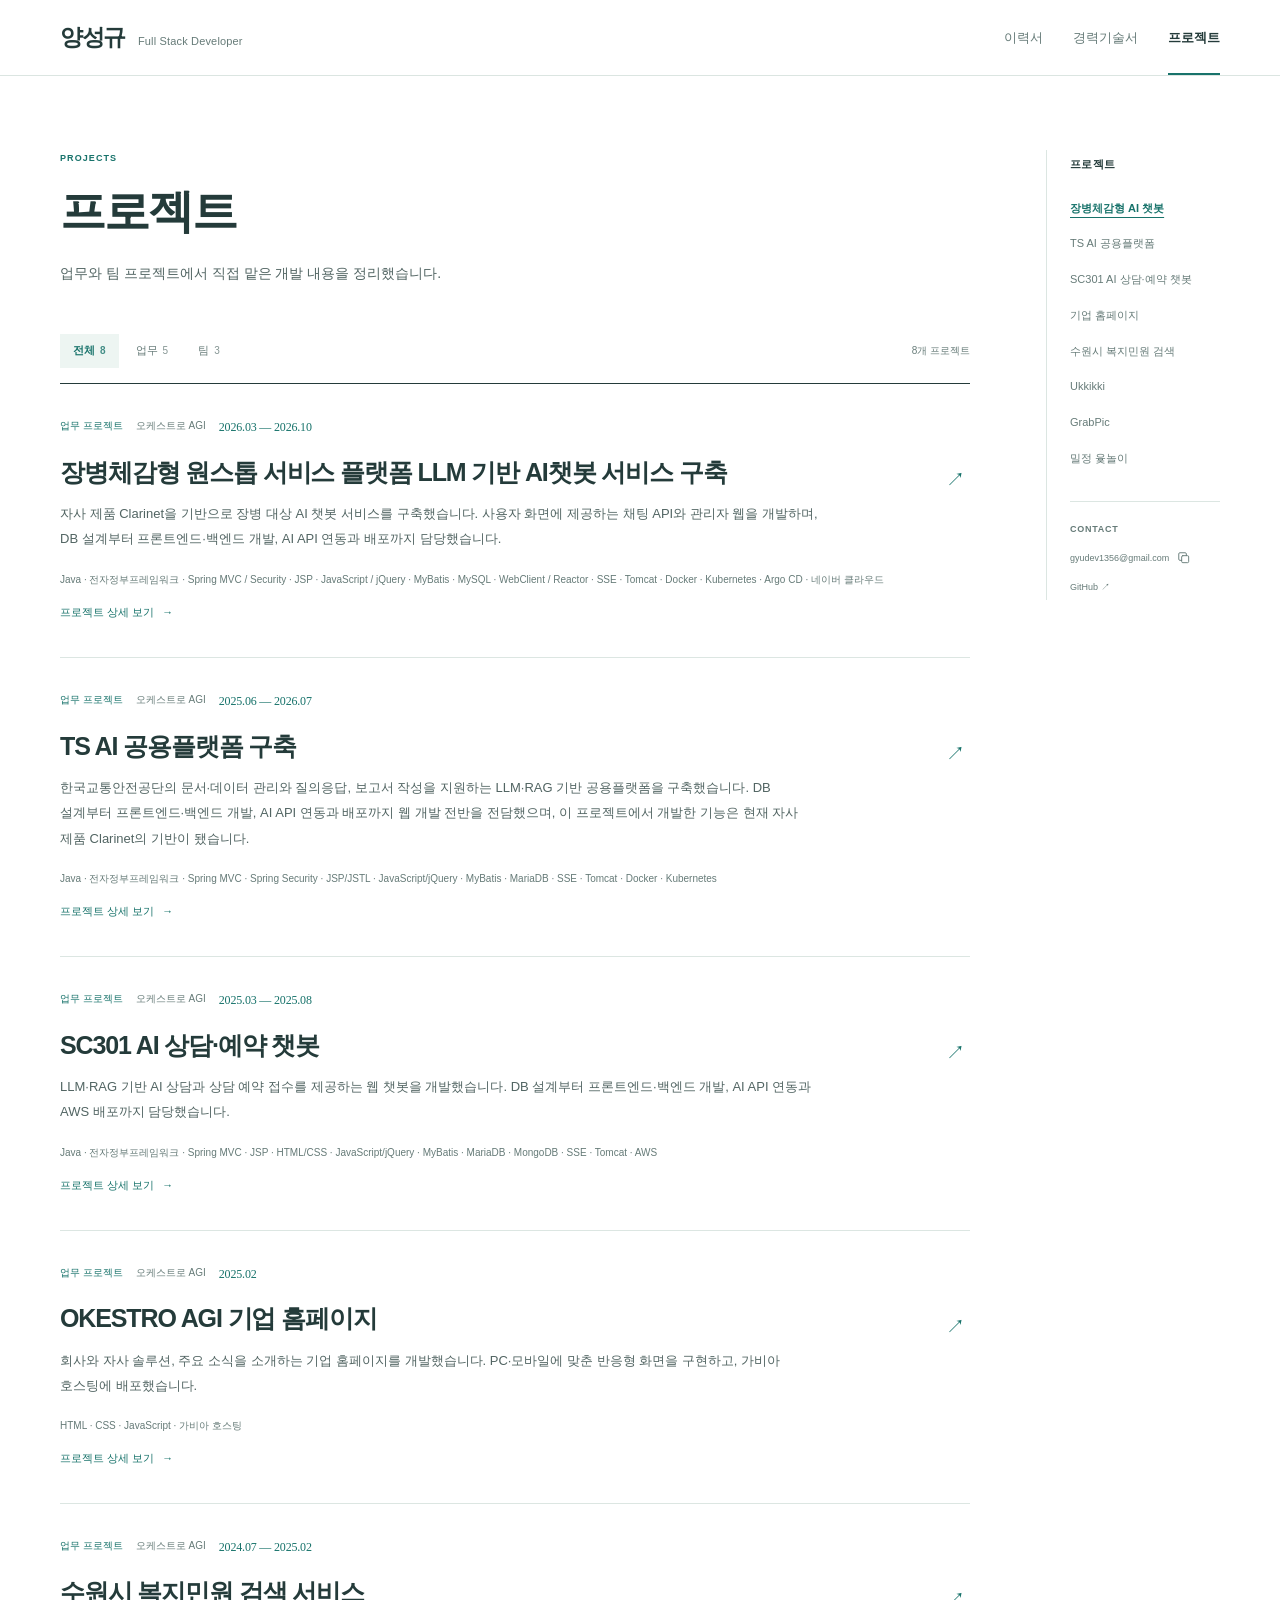
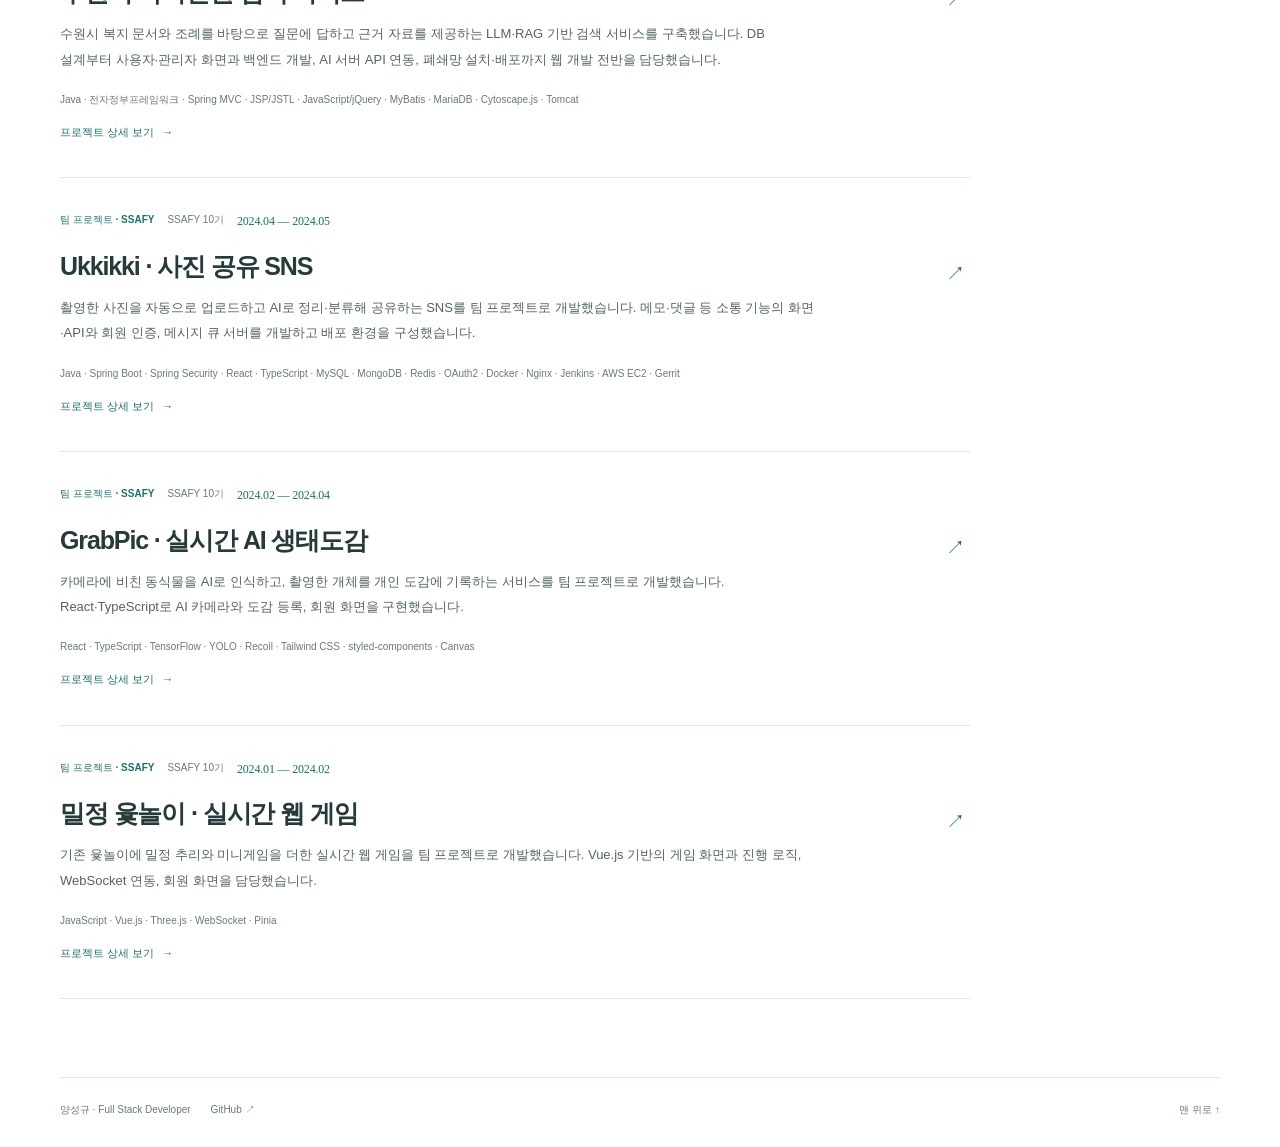
==== projects.html @ 37acf2af "feat: 포트폴리오 구조 개편 및 프로필 사진 적용" ====
<!doctype html>
<html lang="ko" data-theme="book">
<head>
  <meta charset="utf-8">
  <meta name="viewport" content="width=device-width, initial-scale=1">
  <meta name="description" content="양성규가 개발한 업무·팀 프로젝트 8개와 담당 업무를 소개합니다.">
  <meta name="theme-color" content="#ffffff">
  <title>양성규 · 프로젝트 | 포트폴리오</title>
  <link rel="stylesheet" href="./style.css">
  <script src="./content.js" defer></script>
  <script src="./script.js" defer></script>
</head>
<body data-page="projects">
  <div id="portfolio-app"></div>
  <noscript><p>내용을 보려면 JavaScript를 활성화해 주세요.</p></noscript>
</body>
</html>
---- style.css ----
/* Selected book layout; source order and selector specificity preserved. */
/* style.css */
:root { --ink: #222936; --body: #4c5665; --muted: #7b8490; --line: #e5e8ee; --accent: #315fe3; --wash: #f3f6ff; --header-height: 76px; }
* { box-sizing: border-box; }
html { scroll-behavior: smooth; scroll-padding-top: 110px; }
body { margin: 0px; background: rgb(255, 255, 255); color: var(--ink); font-family: -apple-system, BlinkMacSystemFont, "Segoe UI", "Malgun Gothic", sans-serif; font-size: 14px; line-height: 1.8; -webkit-font-smoothing: antialiased; word-break: keep-all; overflow-wrap: anywhere; }
h1, h2, h3, h4, p, ul, dl, dd { margin: 0px; }
h1, h2, h3, h4 { font-weight: 700; line-height: 1.45; letter-spacing: -0.045em; }
a { color: inherit; text-decoration: none; text-underline-offset: 4px; }
a:hover { color: var(--accent); }
button { font: inherit; color: inherit; cursor: pointer; }
button, a { -webkit-tap-highlight-color: transparent; }
a:focus-visible, button:focus-visible, summary:focus-visible { outline: 2px solid var(--accent); outline-offset: 5px; }
::selection { background: rgb(223, 232, 255); }
[hidden] { display: none !important; }
.skip-link { position: fixed; left: 16px; top: -80px; z-index: 100; padding: 8px 16px; background: var(--ink); color: rgb(255, 255, 255); }
.skip-link:focus { top: 10px; }
.site-header { position: sticky; top: 0px; z-index: 20; height: var(--header-height); background: rgba(255, 255, 255, 0.97); border-bottom: 1px solid var(--line); }
.header-inner { width: min(1160px, 100% - 80px); height: 100%; margin: auto; display: flex; align-items: center; gap: 40px; }
.brand { display: flex; align-items: baseline; gap: 13px; white-space: nowrap; }
.brand strong { font-size: 20px; letter-spacing: -0.06em; }
.brand span { color: var(--muted); font-size: 11px; letter-spacing: 0.015em; }
.primary-nav { margin-left: auto; height: 100%; display: flex; align-items: center; gap: 30px; }
.primary-nav a { height: 100%; display: flex; align-items: center; color: var(--muted); font-size: 13px; border-bottom: 2px solid transparent; padding-top: 2px; white-space: nowrap; }
.primary-nav a[aria-current] { color: var(--ink); border-color: var(--accent); font-weight: 650; }
.page-shell { width: min(1160px, 100% - 80px); margin: 62px auto 0px; display: grid; grid-template-columns: 164px minmax(0px, 1fr); gap: 68px; }
.page-sidebar { min-width: 0px; }
.sidebar-sticky { position: sticky; top: 122px; }
.sidebar-heading { display: flex; align-items: center; gap: 9px; margin-bottom: 18px; font-size: 12px; font-weight: 650; }
.section-nav { display: grid; gap: 3px; border-left: 1px solid var(--line); }
.section-nav a { margin-left: -1px; padding: 7px 10px 7px 15px; border-left: 2px solid transparent; color: var(--muted); font-size: 11px; line-height: 1.7; }
.section-nav a[aria-current] { color: var(--accent); border-color: var(--accent); font-weight: 650; }
.section-nav a:hover { color: var(--accent); }
.sidebar-contact { margin-top: 38px; padding-top: 20px; border-top: 1px solid var(--line); display: grid; gap: 9px; color: var(--muted); font-size: 10px; }
.sidebar-contact .contact-label { font-size: 9px; text-transform: uppercase; letter-spacing: 0.08em; font-weight: 600; }
.sidebar-contact .email-contact { gap: 4px; font-size: 10px; }
.sidebar-contact .copy-email { width: 21px; height: 24px; }
.document { min-width: 0px; outline: none; }
.resume-intro { padding: 0px 0px 38px; }
.profile-photo { width: 144px; max-width: 100%; aspect-ratio: 3 / 4; margin: 0px; display: grid; place-items: center; align-self: start; overflow: hidden; border: 1px solid var(--line); background: var(--wash); color: var(--muted); font-size: 10px; letter-spacing: 0.13em; }
.profile-photo img { width: 100%; height: 100%; object-fit: cover; display: block; }
.profile-photo:has(img) > span { display: none; }
.profile-heading { display: flex; align-items: center; gap: 20px; margin-bottom: 14px; }
.profile-heading h1 { font-size: 46px; line-height: 1.2; letter-spacing: -0.065em; }
.role-label { color: var(--accent); font-size: 13px; font-weight: 550; }
.headline { margin: 24px 0px 17px; font-size: 28px; line-height: 1.5; font-weight: 650; letter-spacing: -0.055em; }
.intro-description { max-width: 720px; color: var(--body); font-size: 14px; line-height: 1.95; }
.contact-links { display: flex; flex-wrap: wrap; align-items: center; gap: 12px 22px; margin-top: 22px; color: var(--body); font-size: 12px; }
.email-contact { display: inline-flex; align-items: center; gap: 5px; min-width: 0px; }
.copy-email { display: inline-grid; place-items: center; width: 27px; height: 28px; padding: 0px; border: 0px; background: transparent; color: var(--muted); border-radius: 4px; flex-shrink: 0; }
.copy-email:hover { color: var(--accent); background: var(--wash); }
.copy-email:disabled { opacity: 0.45; }
.resume-section { margin-top: 33px; scroll-margin-top: 106px; }
.section-heading { display: flex; align-items: baseline; gap: 14px; padding-bottom: 13px; border-bottom: 2px solid var(--ink); }
.section-heading h2 { font-size: 23px; }
.section-heading > span { font-size: 10px; letter-spacing: 0.03em; color: var(--muted); }
.section-heading .heading-link { margin-left: auto; color: var(--accent); font-size: 11px; font-weight: 550; }
.resume-row { display: grid; grid-template-columns: 169px minmax(0px, 1fr); gap: 29px; padding: 25px 0px; border-bottom: 1px solid var(--line); }
.resume-row:last-child { border-bottom: 0px; }
.row-meta h3 { font-size: 16px; margin-bottom: 6px; }
.row-meta p { color: var(--muted); font-size: 11px; line-height: 1.9; }
.numeric { font-variant-numeric: tabular-nums; letter-spacing: -0.015em; }
.row-body { min-width: 0px; color: var(--body); font-size: 13px; }
.row-body .position { color: var(--ink); font-weight: 650; margin-bottom: 9px; }
.row-body strong { color: var(--ink); font-weight: 600; }
.simple-list { padding-left: 17px; margin-top: 10px; }
.simple-list li { margin: 3px 0px; padding-left: 2px; }
.simple-list li::marker { color: rgb(135, 148, 168); font-size: 10px; }
.text-link { color: var(--accent); font-size: 11px; font-weight: 550; display: inline-flex; align-items: center; gap: 8px; margin-top: 13px; }
.text-link:hover { text-decoration: underline; }
.project-summary-title { display: flex; align-items: flex-start; gap: 18px; justify-content: space-between; }
.project-summary-title h3 { font-size: 16px; color: var(--ink); margin-bottom: 9px; }
.project-summary-title > a { color: var(--accent); font-size: 17px; flex-shrink: 0; }
.compact-tech { color: var(--muted); font-size: 10px; line-height: 2; margin-top: 13px; }
.skill-list > div { display: grid; grid-template-columns: 169px minmax(0px, 1fr); gap: 29px; padding: 15px 0px; border-bottom: 1px solid var(--line); }
.skill-list > div:last-child { border-bottom: 0px; }
.skill-list dt { font-size: 11px; font-weight: 650; }
.skill-list dd { font-size: 12px; line-height: 2; color: var(--body); }
.technology-token { display: inline; }
.technology-token:not(:last-child)::after { content: " · "; white-space: pre; color: rgb(172, 179, 189); }
.education-row { padding: 23px 0px; border-bottom: 1px solid var(--line); }
.education-row:last-child { border-bottom: 0px; }
.education-top { display: flex; justify-content: space-between; align-items: baseline; gap: 24px; }
.education-top h3 { font-size: 15px; }
.education-top > p { font-size: 10px; color: var(--muted); text-align: right; flex-shrink: 0; }
.education-row > p { color: var(--body); font-size: 12px; margin-top: 9px; line-height: 1.95; }
.education-more { margin-top: 10px; }
.education-more summary { font-size: 11px; color: var(--accent); cursor: pointer; width: fit-content; }
.education-more .detail-list { margin-top: 18px; }
.contact-section { margin-top: 40px; }
.contact-section > p { margin-top: 20px; color: var(--body); font-size: 13px; }
.document-next { margin-top: 44px; padding: 23px 0px 0px; border-top: 1px solid var(--line); display: flex; align-items: center; justify-content: space-between; gap: 20px; }
.document-next p { color: var(--muted); font-size: 11px; }
.document-next a { font-size: 13px; font-weight: 600; color: var(--accent); }
.page-kicker { color: var(--accent); font-size: 10px; font-weight: 600; letter-spacing: 0.09em; margin-bottom: 13px; }
.page-intro { padding-bottom: 34px; }
.page-intro h1 { font-size: 38px; margin-bottom: 14px; }
.page-intro > p:last-child { color: var(--body); font-size: 14px; line-height: 1.9; }
.company-overview { border-top: 2px solid var(--ink); padding-top: 23px; }
.company-heading { display: flex; align-items: baseline; justify-content: space-between; gap: 24px; margin-bottom: 17px; }
.company-heading h2 { font-size: 24px; }
.company-heading > p { font-size: 11px; color: var(--muted); }
.company-overview .position { margin-bottom: 14px; color: var(--body); font-size: 12px; }
.company-summary { color: var(--body); font-size: 14px; line-height: 1.95; }
.company-summary strong { color: var(--ink); font-weight: 600; }
.detail-list { margin-top: 24px; display: grid; gap: 21px; }
.detail-list > div { display: grid; grid-template-columns: 160px minmax(0px, 1fr); gap: 25px; align-items: baseline; }
.detail-list dt { color: var(--ink); font-size: 12px; font-weight: 650; line-height: 1.85; }
.detail-list dd { color: var(--body); font-size: 13px; line-height: 1.95; }
.career-project { margin-top: 45px; padding-top: 30px; border-top: 1px solid var(--line); scroll-margin-top: 110px; }
.career-project h2 { font-size: 23px; max-width: 740px; }
.project-metadata { display: flex; flex-wrap: wrap; gap: 5px 18px; color: var(--muted); font-size: 11px; margin-top: 12px; }
.project-description { margin-top: 19px; color: var(--body); font-size: 14px; line-height: 1.95; }
.subheading { margin-top: 29px; font-size: 17px; }
.career-project .detail-list { margin-top: 20px; }
.tech-detail { margin-top: 30px; padding-top: 19px; border-top: 1px solid var(--line); display: grid; grid-template-columns: 160px minmax(0px, 1fr); gap: 25px; }
.tech-detail dt { color: var(--ink); font-size: 12px; font-weight: 650; }
.tech-detail dd { color: var(--muted); font-size: 11px; line-height: 2; }
.project-toolbar { display: flex; align-items: center; justify-content: space-between; gap: 15px; padding-bottom: 15px; border-bottom: 1px solid rgb(205, 211, 222); }
.project-filters { display: flex; align-items: center; gap: 4px; }
.project-filters button { border: 0px; background: transparent; color: var(--muted); border-radius: 4px; padding: 7px 13px; font-size: 11px; }
.project-filters button[aria-pressed="true"] { background: var(--wash); color: var(--accent); font-weight: 650; }
.project-filters button span { margin-left: 5px; font-size: 10px; opacity: 0.8; }
.project-count { font-size: 10px; color: var(--muted); }
.project-index-row { position: relative; padding: 28px 34px 28px 0px; border-bottom: 1px solid var(--line); scroll-margin-top: 112px; }
.index-meta { display: flex; flex-wrap: wrap; gap: 5px 13px; color: var(--muted); font-size: 10px; }
.kind-label { color: var(--accent); font-weight: 550; }
.project-index-row h2 { font-size: 23px; max-width: 720px; margin: 10px 0px 11px; }
.index-description { color: var(--body); font-size: 13px; line-height: 1.95; max-width: 760px; }
.project-arrow { position: absolute; right: 1px; top: 65px; width: 27px; height: 27px; display: grid; place-items: center; border: 1px solid var(--line); border-radius: 50%; color: var(--accent); font-size: 14px; }
.project-index-row:hover .project-arrow { background: var(--wash); border-color: rgb(215, 224, 250); }
.breadcrumb { display: flex; align-items: center; gap: 9px; font-size: 11px; color: var(--muted); margin-bottom: 29px; }
.breadcrumb a { color: var(--accent); }
.detail-intro h1 { font-size: 34px; line-height: 1.45; max-width: 820px; }
.detail-intro .project-description { margin-top: 24px; }
.detail-section { padding-top: 28px; margin-top: 32px; border-top: 1px solid var(--line); scroll-margin-top: 110px; }
.detail-section h2 { font-size: 21px; }
.detail-section .detail-list { margin-top: 25px; }
.detail-section .skill-tokens { margin-top: 18px; font-size: 12px; color: var(--body); line-height: 2.2; }
.record-link { font-size: 12px; color: var(--accent); display: inline-block; margin-top: 18px; }
.project-pagination { display: flex; justify-content: space-between; gap: 24px; margin-top: 48px; padding-top: 20px; border-top: 1px solid var(--line); }
.project-pagination a { max-width: 45%; font-size: 12px; font-weight: 550; }
.project-pagination .next-project { margin-left: auto; text-align: right; }
.project-pagination span { color: var(--muted); font-size: 10px; font-weight: 400; display: block; margin-bottom: 3px; }
.site-footer { width: min(1160px, 100% - 80px); margin: 65px auto 0px; padding: 23px 0px 28px; border-top: 1px solid var(--line); display: flex; flex-wrap: wrap; align-items: center; gap: 20px; color: var(--muted); font-size: 10px; }
.site-footer .back-top { margin-left: auto; }
.snackbar { position: fixed; left: 50%; bottom: 28px; transform: translate(-50%, 12px); padding: 10px 18px; background: rgb(39, 52, 77); color: rgb(255, 255, 255); font-size: 12px; border-radius: 5px; opacity: 0; pointer-events: none; z-index: 50; transition: opacity 0.15s, transform 0.15s; width: max-content; max-width: calc(100% - 32px); }
.snackbar:not(:empty) { opacity: 1; transform: translate(-50%, 0px); }
@media (min-width: 1500px) {
  .page-shell { gap: 84px; }
}
@media (max-width: 1050px) {
  .header-inner, .page-shell, .site-footer { width: calc(100% - 56px); }
  .header-inner { gap: 28px; }
  .brand span { display: none; }
  .page-shell { grid-template-columns: 142px minmax(0px, 1fr); gap: 35px; }
  .resume-row, .skill-list > div { grid-template-columns: 142px minmax(0px, 1fr); gap: 22px; }
  .detail-list > div, .tech-detail { grid-template-columns: 132px minmax(0px, 1fr); gap: 20px; }
}
@media (max-width: 760px) {
  :root { --header-height: 105px; }
  html { scroll-padding-top: 126px; }
  .site-header { height: var(--header-height); }
  .header-inner { width: calc(100% - 40px); display: grid; grid-template-columns: 1fr auto; grid-template-rows: 55px 50px; gap: 0px 16px; }
  .brand { grid-area: 1 / 1; }
  .brand strong { font-size: 19px; }
  .primary-nav { grid-area: 2 / 1 / auto / -1; margin: 0px; gap: 27px; justify-content: flex-start; }
  .primary-nav a { font-size: 12px; }
  .page-shell { width: calc(100% - 44px); display: block; margin-top: 37px; }
  .page-sidebar { display: none; }
  .profile-heading { gap: 16px; }
  .profile-heading h1 { font-size: 39px; }
  .role-label { font-size: 11px; }
  .headline { font-size: 25px; margin-top: 23px; }
  .intro-description { font-size: 13px; }
  .contact-links { gap: 9px 17px; font-size: 11px; margin-top: 20px; }
  .resume-intro { padding-bottom: 19px; }
  .resume-section { margin-top: 29px; scroll-margin-top: 128px; }
  .section-heading { gap: 11px; padding-bottom: 11px; }
  .section-heading h2 { font-size: 21px; }
  .section-heading > span { font-size: 9px; }
  .section-heading .heading-link { font-size: 10px; }
  .resume-row { grid-template-columns: 1fr; gap: 11px; padding: 23px 0px; }
  .row-meta { display: flex; flex-wrap: wrap; align-items: baseline; gap: 3px 12px; }
  .row-meta h3 { flex-basis: 100%; margin-bottom: 0px; font-size: 16px; }
  .row-meta p { font-size: 10px; }
  .row-body { font-size: 12px; line-height: 1.95; }
  .project-summary-title h3 { font-size: 16px; }
  .compact-tech { font-size: 10px; }
  .skill-list > div { grid-template-columns: 1fr; gap: 5px; padding: 14px 0px; }
  .skill-list dd { font-size: 11px; }
  .education-top { display: block; }
  .education-top h3 { font-size: 15px; }
  .education-top > p { text-align: left; margin-top: 5px; }
  .education-row > p { font-size: 12px; }
  .education-row { padding: 21px 0px; }
  .page-intro { padding-bottom: 28px; }
  .page-intro h1 { font-size: 31px; }
  .page-intro > p:last-child { font-size: 13px; }
  .company-heading { display: block; }
  .company-heading h2 { font-size: 22px; }
  .company-heading > p { margin-top: 5px; }
  .company-summary { font-size: 13px; }
  .detail-list { gap: 20px; }
  .detail-list > div { grid-template-columns: 1fr; gap: 5px; }
  .detail-list dt { font-size: 12px; }
  .detail-list dd { font-size: 12px; line-height: 1.95; }
  .career-project { margin-top: 34px; padding-top: 25px; scroll-margin-top: 128px; }
  .career-project h2 { font-size: 21px; }
  .project-description { font-size: 13px; }
  .tech-detail { grid-template-columns: 1fr; gap: 6px; }
  .subheading { font-size: 16px; }
  .project-toolbar { gap: 8px; }
  .project-filters { gap: 0px; }
  .project-filters button { font-size: 11px; padding: 8px 10px; min-height: 40px; }
  .project-count { font-size: 9px; }
  .project-index-row { padding: 25px 25px 25px 0px; scroll-margin-top: 128px; }
  .project-index-row h2 { font-size: 21px; }
  .index-description { font-size: 12px; }
  .project-arrow { top: 60px; width: 23px; height: 23px; font-size: 12px; }
  .detail-intro h1 { font-size: 28px; }
  .detail-intro .project-description { margin-top: 20px; }
  .detail-section { scroll-margin-top: 128px; }
  .detail-section h2 { font-size: 20px; }
  .detail-section .skill-tokens { font-size: 11px; }
  .project-pagination a { font-size: 11px; }
  .document-next { display: block; margin-top: 34px; }
  .document-next p { margin-bottom: 9px; }
  .document-next a { font-size: 12px; }
  .site-footer { width: calc(100% - 44px); margin-top: 44px; padding-top: 20px; font-size: 9px; gap: 12px; }
  .site-footer .footer-github { display: none; }
}
@media (prefers-reduced-motion: reduce) {
  html { scroll-behavior: auto; }
  *, ::before, ::after { transition: none !important; }
}
@media print {
  @page { size: a4; margin: 16mm; }
  .site-header, .page-sidebar, .site-footer, .skip-link, .copy-email, .snackbar, .document-next, .project-toolbar, .project-pagination { display: none !important; }
  body { font-size: 10pt; }
  .page-shell { display: block; width: 100%; margin: 0px; }
  .profile-heading h1 { font-size: 28pt; }
  .headline { font-size: 19pt; }
  .resume-section, .career-project { margin-top: 20pt; }
  .resume-row { grid-template-columns: 115pt 1fr; gap: 18pt; padding: 14pt 0px; }
  .detail-list > div { grid-template-columns: 105pt 1fr; gap: 14pt; break-inside: avoid; }
  .project-index-row, .education-row, .skill-list > div { break-inside: avoid; }
  .page-intro h1, .detail-intro h1 { font-size: 25pt; }
}

:root[data-theme] body { background: var(--paper); }
:root[data-theme] .site-header { background: var(--header-bg); }
:root[data-theme] .document { min-width: 0px; }
@media print {
  :root[data-theme] { --paper: #fff; --ink: #222; --body: #444; --muted: #777; --line: #ddd; --accent: #333; --wash: #f4f4f4; }
  [data-theme] .resume-intro, [data-theme] .document, [data-theme] .row-meta { background: transparent; border: 0px; box-shadow: none; border-radius: 0px; padding: 0px; }
  [data-theme] .resume-intro { display: block; }
  [data-theme] .profile-heading { border: 0px; padding: 0px; }
  [data-theme] .resume-row { grid-template-columns: 115pt 1fr; gap: 18pt; }
  [data-theme] .section-heading h2 { color: rgb(34, 34, 34); }
}

:root[data-theme="book"] { --paper: #ffffff; --header-bg: #ffffff; --ink: #243b3a; --body: #526563; --muted: #667b78; --line: #dce6e2; --accent: #18736b; --wash: #edf5f2; }
[data-theme="book"] .site-header { border-bottom: 1px solid rgb(219, 229, 225); }
[data-theme="book"] .header-inner { gap: 35px; }
[data-theme="book"] .brand strong { font-family: Georgia, Batang, serif; font-size: 23px; }
[data-theme="book"] .primary-nav a[aria-current] { border-color: var(--accent); }
[data-theme="book"] .page-shell { grid-template-columns: minmax(0px, 1fr) 174px; gap: 76px; margin-top: 74px; }
[data-theme="book"] .document { grid-area: 1 / 1; }
[data-theme="book"] .page-sidebar { grid-area: 1 / 2; }
[data-theme="book"] .sidebar-sticky { top: 126px; padding: 5px 0px 4px 23px; border-left: 1px solid var(--line); }
[data-theme="book"] .sidebar-heading { font-size: 11px; letter-spacing: 0.025em; }
[data-theme="book"] .section-nav { border: 0px; gap: 5px; }
[data-theme="book"] .section-nav a { padding: 6px 0px; margin: 0px; border: 0px; font-size: 11px; }
[data-theme="book"] .section-nav a[aria-current] { text-decoration: underline 1px; text-underline-offset: 5px; }
[data-theme="book"] .sidebar-contact { margin-top: 28px; padding-top: 19px; font-size: 9px; }
[data-theme="book"] .sidebar-contact .email-contact { display: flex; flex-wrap: wrap; font-size: 9px; }
[data-theme="book"] .resume-intro { padding: 10px 0px 65px; }
[data-theme="book"] .profile-heading { display: block; margin-bottom: 40px; }
[data-theme="book"] .profile-heading h1 { font-family: Georgia, Batang, serif; font-size: 66px; font-weight: 600; letter-spacing: -0.07em; line-height: 1.3; }
[data-theme="book"] .role-label { display: block; margin-top: 15px; font-size: 12px; letter-spacing: 0.025em; }
[data-theme="book"] .headline { margin: 0px 0px 25px; font-size: 34px; font-weight: 500; line-height: 1.6; }
[data-theme="book"] .intro-description { max-width: 650px; font-size: 14px; line-height: 2.1; }
[data-theme="book"] .contact-links { margin-top: 28px; gap: 14px 25px; font-size: 11px; }
[data-theme="book"] .resume-section { margin-top: 35px; }
[data-theme="book"] .section-heading { padding-bottom: 17px; border-bottom: 1px solid var(--ink); gap: 17px; }
[data-theme="book"] .section-heading h2 { font-family: Georgia, Batang, serif; font-size: 25px; font-weight: 600; }
[data-theme="book"] .section-heading > span { font-size: 9px; letter-spacing: 0.08em; text-transform: uppercase; }
[data-theme="book"] .resume-row { grid-template-columns: 151px minmax(0px, 1fr); gap: 34px; padding: 29px 0px; }
[data-theme="book"] .row-meta h3 { font-size: 15px; }
[data-theme="book"] .row-meta p { font-size: 10px; }
[data-theme="book"] .row-meta .numeric { display: table; color: var(--accent); font-size: 10px; margin: 7px 0px; padding: 1px 6px; background: var(--wash); }
[data-theme="book"] .row-body { line-height: 2; }
[data-theme="book"] .project-summary-title h3 { font-size: 17px; font-weight: 650; }
[data-theme="book"] .compact-tech { margin-top: 18px; line-height: 2; }
[data-theme="book"] .skill-list > div { grid-template-columns: 151px minmax(0px, 1fr); gap: 34px; padding: 18px 0px; }
[data-theme="book"] .education-row { padding: 26px 0px; }
[data-theme="book"] .education-top > .numeric { color: var(--accent); }
[data-theme="book"] .contact-section { margin-top: 45px; }
[data-theme="book"] .document-next { padding-top: 23px; margin-top: 47px; }
[data-theme="book"] .page-intro { padding-bottom: 48px; }
[data-theme="book"] .page-intro h1 { font-family: Georgia, Batang, serif; font-size: 46px; font-weight: 600; }
[data-theme="book"] .page-kicker { font-size: 9px; letter-spacing: 0.12em; }
[data-theme="book"] .company-overview { border-top-width: 1px; padding-top: 28px; }
[data-theme="book"] .company-heading h2 { font-size: 26px; font-family: Georgia, Batang, serif; }
[data-theme="book"] .company-heading > p { color: var(--accent); }
[data-theme="book"] .career-project { margin-top: 50px; padding-top: 35px; }
[data-theme="book"] .career-project h2 { font-size: 25px; }
[data-theme="book"] .project-metadata .numeric, [data-theme="book"] .index-meta .numeric { font-family: Georgia, "Times New Roman", serif; font-size: 12px; color: var(--accent); }
[data-theme="book"] .detail-list { gap: 26px; }
[data-theme="book"] .detail-list > div { grid-template-columns: 141px minmax(0px, 1fr); gap: 28px; }
[data-theme="book"] .detail-list dd { line-height: 2.1; }
[data-theme="book"] .tech-detail { grid-template-columns: 141px minmax(0px, 1fr); gap: 28px; }
[data-theme="book"] .project-toolbar { border-bottom: 1px solid var(--ink); }
[data-theme="book"] .project-filters button { border-radius: 0px; }
[data-theme="book"] .project-index-row { padding: 33px 35px 33px 0px; }
[data-theme="book"] .project-index-row h2 { font-size: 25px; margin-top: 15px; }
[data-theme="book"] .project-arrow { top: 79px; border: 0px; font-size: 19px; }
[data-theme="book"] .detail-intro h1 { font-family: Georgia, Batang, serif; font-weight: 600; font-size: 39px; line-height: 1.6; }
[data-theme="book"] .detail-section { padding-top: 31px; margin-top: 38px; }
[data-theme="book"] .detail-section h2 { font-family: Georgia, Batang, serif; font-size: 24px; font-weight: 600; }
[data-theme="book"] .site-footer { margin-top: 78px; }
@media (max-width: 1050px) {
  [data-theme="book"] .page-shell { grid-template-columns: minmax(0px, 1fr) 145px; gap: 36px; }
  [data-theme="book"] .sidebar-sticky { padding-left: 18px; }
  [data-theme="book"] .resume-row, [data-theme="book"] .skill-list > div { grid-template-columns: 130px minmax(0px, 1fr); gap: 25px; }
  [data-theme="book"] .detail-list > div, [data-theme="book"] .tech-detail { grid-template-columns: 125px minmax(0px, 1fr); gap: 24px; }
}
@media (min-width: 761px) and (max-width: 900px) {
  [data-theme="book"] .page-shell { gap: 28px; }
  [data-theme="book"] .resume-row, [data-theme="book"] .skill-list > div, [data-theme="book"] .detail-list > div, [data-theme="book"] .tech-detail { grid-template-columns: minmax(0px, 1fr); gap: 13px; }
  [data-theme="book"] .row-meta { display: flex; flex-wrap: wrap; gap: 3px 15px; align-items: baseline; }
  [data-theme="book"] .row-meta h3 { flex-basis: 100%; }
  [data-theme="book"] .row-meta .numeric { margin: 0px; }
  [data-theme="book"] .headline { font-size: 30px; }
  [data-theme="book"] .education-top { display: block; }
  [data-theme="book"] .education-top > p { text-align: left; margin-top: 7px; }
}
@media (max-width: 760px) {
  [data-theme="book"] .page-shell { display: block; margin-top: 39px; }
  [data-theme="book"] .header-inner { gap: 0px 16px; }
  [data-theme="book"] .resume-intro { padding: 0px 0px 34px; }
  [data-theme="book"] .profile-heading { margin-bottom: 31px; }
  [data-theme="book"] .profile-heading h1 { font-size: 55px; }
  [data-theme="book"] .role-label { margin-top: 12px; font-size: 11px; }
  [data-theme="book"] .headline { font-size: 29px; line-height: 1.6; margin-bottom: 21px; }
  [data-theme="book"] .intro-description { font-size: 13px; line-height: 2.05; }
  [data-theme="book"] .contact-links { gap: 9px 19px; font-size: 10px; margin-top: 24px; }
  [data-theme="book"] .section-heading { gap: 12px; }
  [data-theme="book"] .section-heading h2 { font-size: 23px; }
  [data-theme="book"] .section-heading > span { font-size: 8px; }
  [data-theme="book"] .resume-row, [data-theme="book"] .skill-list > div, [data-theme="book"] .detail-list > div, [data-theme="book"] .tech-detail { grid-template-columns: minmax(0px, 1fr); gap: 11px; }
  [data-theme="book"] .resume-row { padding: 25px 0px; }
  [data-theme="book"] .row-meta .numeric { display: inline-block; margin: 0px; }
  [data-theme="book"] .row-meta h3 { font-size: 16px; }
  [data-theme="book"] .row-body { font-size: 12px; }
  [data-theme="book"] .page-intro h1 { font-size: 36px; }
  [data-theme="book"] .page-intro { padding-bottom: 36px; }
  [data-theme="book"] .career-project h2 { font-size: 23px; }
  [data-theme="book"] .project-index-row { padding: 28px 25px 28px 0px; }
  [data-theme="book"] .project-index-row h2 { font-size: 23px; }
  [data-theme="book"] .detail-intro h1 { font-size: 29px; }
  [data-theme="book"] .site-footer { margin-top: 49px; }
}
@media (max-width: 360px) {
  [data-theme="book"] .headline { font-size: 26px; }
  [data-theme="book"] .section-heading { flex-wrap: wrap; }
  [data-theme="book"] .section-heading .heading-link { margin-left: 0px; flex-basis: 100%; }
}
[data-theme="book"] .resume-intro { display: grid; grid-template-columns: minmax(0px, 1fr) 170px; gap: 0px 40px; }
[data-theme="book"] .profile-photo { grid-area: 1 / 2 / 3; align-self: center; width: 170px; border-color: rgb(203, 222, 216); background: rgb(237, 243, 239); color: rgb(110, 138, 128); }
[data-theme="book"] .profile-heading { grid-area: 1 / 1; }
[data-theme="book"] .headline { grid-area: 2 / 1; }
[data-theme="book"] .intro-description { grid-area: 3 / 1 / auto / -1; }
[data-theme="book"] .resume-intro .contact-links { grid-area: 4 / 1 / auto / -1; }
@media (min-width: 761px) and (max-width: 1050px) {
  [data-theme="book"] .resume-intro { grid-template-columns: minmax(0px, 1fr) 138px; column-gap: 28px; }
  [data-theme="book"] .profile-photo { width: 138px; }
}
@media (max-width: 760px) {
  [data-theme="book"] .resume-intro { grid-template-columns: minmax(0px, 1fr) 100px; column-gap: 20px; }
  [data-theme="book"] .profile-photo { grid-area: 1 / 2; align-self: start; width: 100px; }
  [data-theme="book"] .profile-heading { grid-area: 1 / 1; margin-bottom: 29px; }
  [data-theme="book"] .profile-heading h1 { font-size: 48px; }
  [data-theme="book"] .headline { grid-area: 2 / 1 / auto / -1; }
}
@media (max-width: 360px) {
  [data-theme="book"] .resume-intro { grid-template-columns: minmax(0px, 1fr) 88px; column-gap: 17px; }
  [data-theme="book"] .profile-photo { width: 88px; }
  [data-theme="book"] .profile-heading h1 { font-size: 44px; }
}
@media screen {
  [data-theme="book"] body[data-page="resume"]:not([data-intro]) .page-shell { margin-top: 62px; }
  [data-theme="book"] body[data-page="resume"]:not([data-intro]) .resume-intro { grid-template-columns: minmax(0px, 1fr) 174px; gap: 18px 42px; padding: 6px 0px 43px; }
  [data-theme="book"] body[data-page="resume"]:not([data-intro]) .profile-heading { grid-area: 1 / 1; display: flex; flex-flow: wrap; align-items: baseline; gap: 8px 18px; margin: 0px; }
  [data-theme="book"] body[data-page="resume"]:not([data-intro]) .profile-heading h1 { font-size: 49px; }
  [data-theme="book"] body[data-page="resume"]:not([data-intro]) .role-label { margin: 0px; font-size: 12px; white-space: nowrap; }
  [data-theme="book"] body[data-page="resume"]:not([data-intro]) .headline { grid-area: 2 / 1; margin: 3px 0px 0px; font-size: 33px; line-height: 1.55; }
  [data-theme="book"] body[data-page="resume"]:not([data-intro]) .intro-description { grid-area: 3 / 1; font-size: 14px; line-height: 2; }
  [data-theme="book"] body[data-page="resume"]:not([data-intro]) .profile-photo { grid-area: 1 / 2 / 4; width: 174px; align-self: center; }
  [data-theme="book"] body[data-page="resume"]:not([data-intro]) .resume-intro .contact-links { grid-area: 4 / 1 / auto / -1; margin-top: 7px; }
}
@media screen and (min-width: 761px) and (max-width: 1050px) {
  [data-theme="book"] body[data-page="resume"]:not([data-intro]) .resume-intro { grid-template-columns: minmax(0px, 1fr) 136px; column-gap: 28px; }
  [data-theme="book"] body[data-page="resume"]:not([data-intro]) .profile-photo { width: 136px; }
}
@media screen and (max-width: 760px) {
  [data-theme="book"] body[data-page="resume"]:not([data-intro]) .page-shell { margin-top: 32px; }
  [data-theme="book"] body[data-page="resume"]:not([data-intro]) .resume-intro { grid-template-columns: minmax(0px, 1fr) 92px; gap: 22px; padding: 0px 0px 25px; }
  [data-theme="book"] body[data-page="resume"]:not([data-intro]) .profile-heading { grid-area: 1 / 1; place-content: center flex-start; gap: 7px 12px; }
  [data-theme="book"] body[data-page="resume"]:not([data-intro]) .profile-heading h1 { font-size: 36px; }
  [data-theme="book"] body[data-page="resume"]:not([data-intro]) .role-label { font-size: 10px; }
  [data-theme="book"] body[data-page="resume"]:not([data-intro]) .profile-photo { grid-area: 1 / 2; width: 92px; }
  [data-theme="book"] body[data-page="resume"]:not([data-intro]) .headline { grid-area: 2 / 1 / auto / -1; font-size: 28px; margin: 0px; padding: 0px; }
  [data-theme="book"] body[data-page="resume"]:not([data-intro]) .intro-description { grid-area: 3 / 1 / auto / -1; font-size: 13px; line-height: 2; padding: 0px; border: 0px; }
  [data-theme="book"] body[data-page="resume"]:not([data-intro]) .resume-intro .contact-links { grid-row: 4; margin-top: 0px; }
}
@media screen and (max-width: 360px) {
  [data-theme="book"] body[data-page="resume"]:not([data-intro]) .resume-intro { grid-template-columns: minmax(0px, 1fr) 80px; column-gap: 17px; }
  [data-theme="book"] body[data-page="resume"]:not([data-intro]) .profile-photo { width: 80px; }
}
@media print {
  [data-theme="book"] .page-shell { display: block; width: 100%; margin: 0px; }
  [data-theme="book"] .headline { color: rgb(34, 34, 34); font-size: 19pt; }
  [data-theme="book"] .profile-heading h1 { font-size: 32pt; }
  [data-theme="book"] .resume-intro { padding-bottom: 15pt; }
}
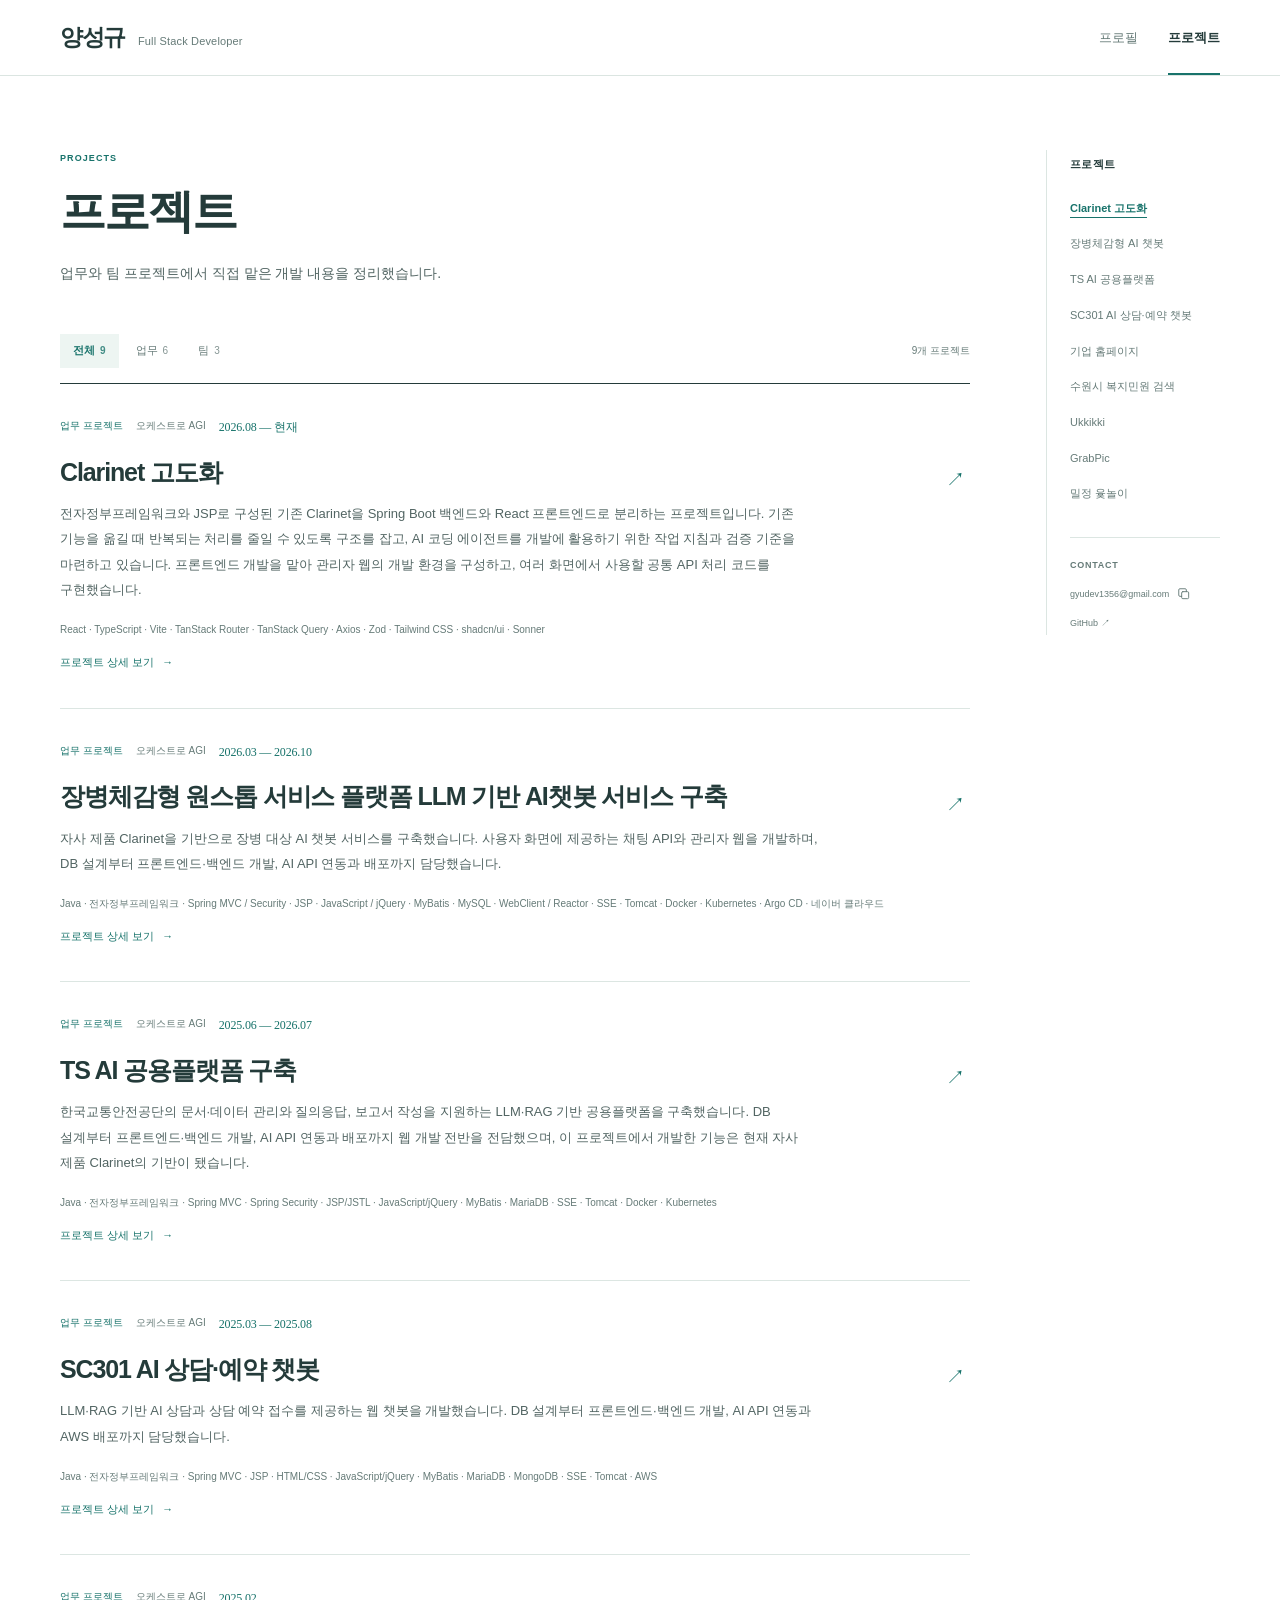
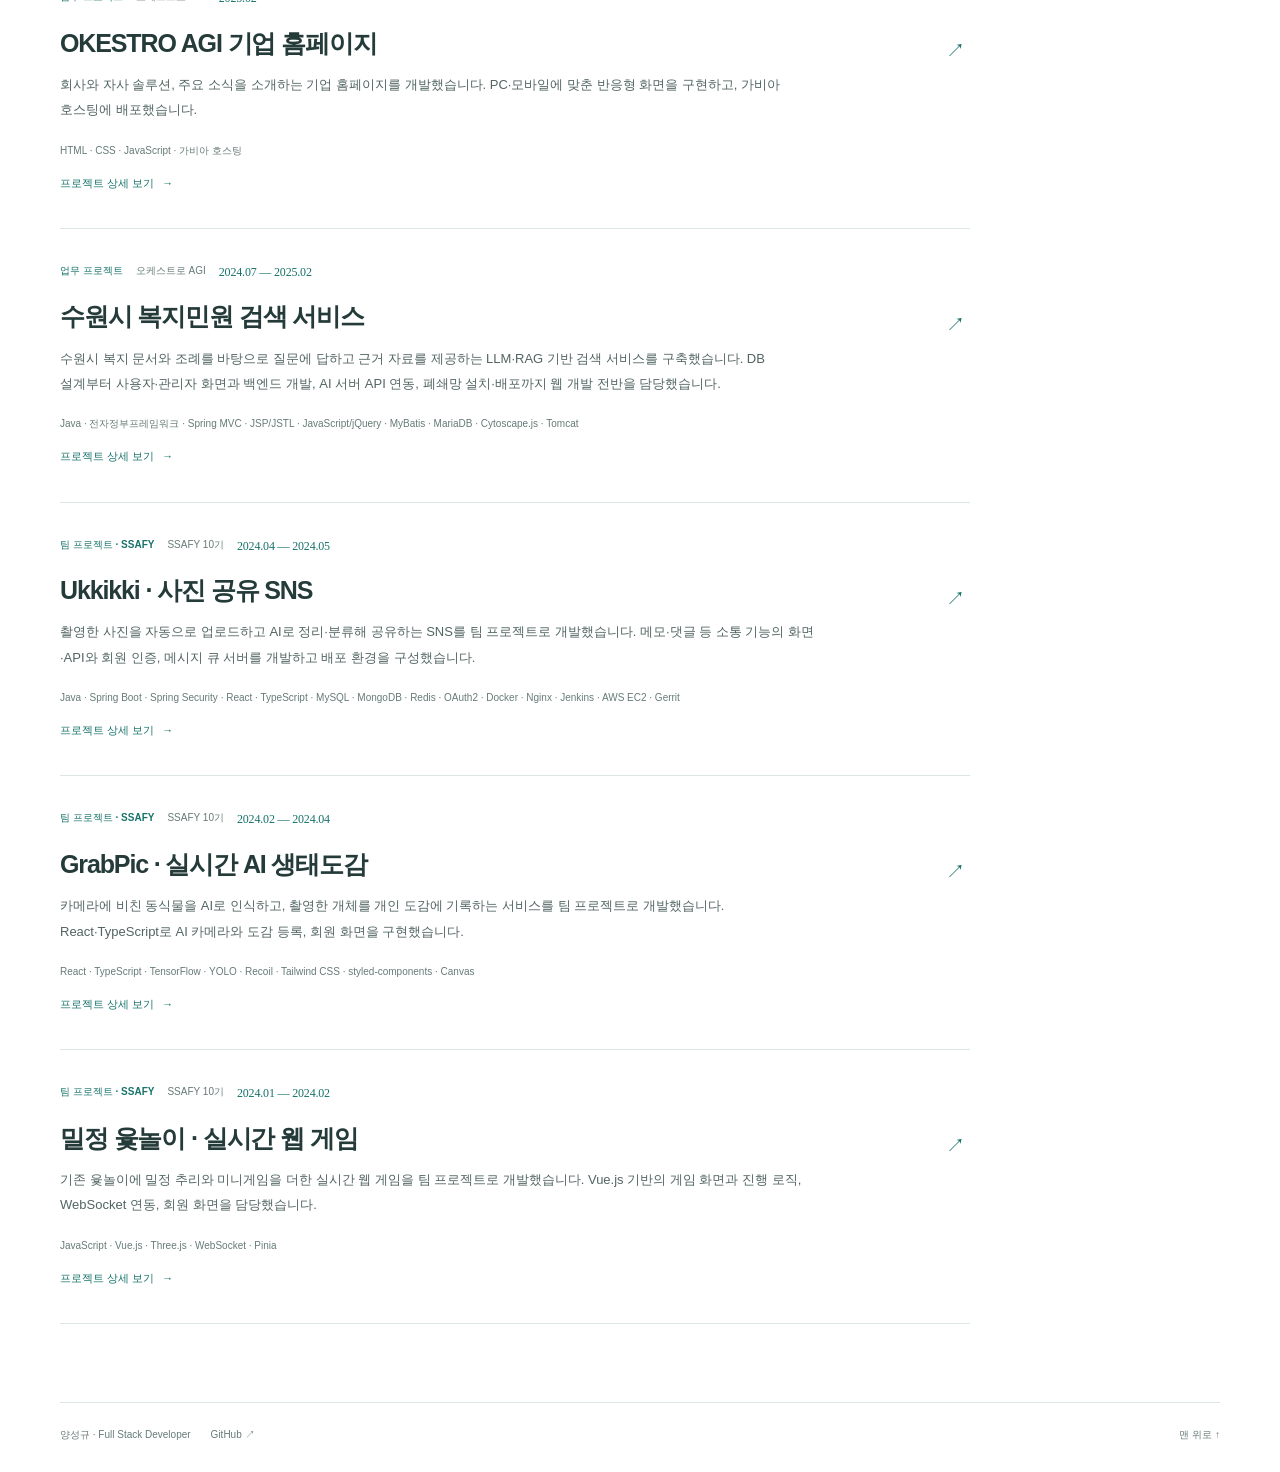
==== commit d6cde620: "docs: Clarinet 고도화 프로젝트 추가" ====
--- a/projects.html
+++ b/projects.html
@@ -3,7 +3,7 @@
 <head>
   <meta charset="utf-8">
   <meta name="viewport" content="width=device-width, initial-scale=1">
-  <meta name="description" content="양성규가 개발한 업무·팀 프로젝트 8개와 담당 업무를 소개합니다.">
+  <meta name="description" content="양성규가 개발한 업무·팀 프로젝트 9개와 담당 업무를 소개합니다.">
   <meta name="theme-color" content="#ffffff">
   <title>양성규 · 프로젝트 | 포트폴리오</title>
   <link rel="stylesheet" href="./style.css">
--- a/style.css
+++ b/style.css
@@ -89,33 +89,16 @@
 .education-more .detail-list { margin-top: 18px; }
 .contact-section { margin-top: 40px; }
 .contact-section > p { margin-top: 20px; color: var(--body); font-size: 13px; }
-.document-next { margin-top: 44px; padding: 23px 0px 0px; border-top: 1px solid var(--line); display: flex; align-items: center; justify-content: space-between; gap: 20px; }
-.document-next p { color: var(--muted); font-size: 11px; }
-.document-next a { font-size: 13px; font-weight: 600; color: var(--accent); }
 .page-kicker { color: var(--accent); font-size: 10px; font-weight: 600; letter-spacing: 0.09em; margin-bottom: 13px; }
 .page-intro { padding-bottom: 34px; }
 .page-intro h1 { font-size: 38px; margin-bottom: 14px; }
 .page-intro > p:last-child { color: var(--body); font-size: 14px; line-height: 1.9; }
-.company-overview { border-top: 2px solid var(--ink); padding-top: 23px; }
-.company-heading { display: flex; align-items: baseline; justify-content: space-between; gap: 24px; margin-bottom: 17px; }
-.company-heading h2 { font-size: 24px; }
-.company-heading > p { font-size: 11px; color: var(--muted); }
-.company-overview .position { margin-bottom: 14px; color: var(--body); font-size: 12px; }
-.company-summary { color: var(--body); font-size: 14px; line-height: 1.95; }
-.company-summary strong { color: var(--ink); font-weight: 600; }
 .detail-list { margin-top: 24px; display: grid; gap: 21px; }
 .detail-list > div { display: grid; grid-template-columns: 160px minmax(0px, 1fr); gap: 25px; align-items: baseline; }
 .detail-list dt { color: var(--ink); font-size: 12px; font-weight: 650; line-height: 1.85; }
 .detail-list dd { color: var(--body); font-size: 13px; line-height: 1.95; }
-.career-project { margin-top: 45px; padding-top: 30px; border-top: 1px solid var(--line); scroll-margin-top: 110px; }
-.career-project h2 { font-size: 23px; max-width: 740px; }
 .project-metadata { display: flex; flex-wrap: wrap; gap: 5px 18px; color: var(--muted); font-size: 11px; margin-top: 12px; }
 .project-description { margin-top: 19px; color: var(--body); font-size: 14px; line-height: 1.95; }
-.subheading { margin-top: 29px; font-size: 17px; }
-.career-project .detail-list { margin-top: 20px; }
-.tech-detail { margin-top: 30px; padding-top: 19px; border-top: 1px solid var(--line); display: grid; grid-template-columns: 160px minmax(0px, 1fr); gap: 25px; }
-.tech-detail dt { color: var(--ink); font-size: 12px; font-weight: 650; }
-.tech-detail dd { color: var(--muted); font-size: 11px; line-height: 2; }
 .project-toolbar { display: flex; align-items: center; justify-content: space-between; gap: 15px; padding-bottom: 15px; border-bottom: 1px solid rgb(205, 211, 222); }
 .project-filters { display: flex; align-items: center; gap: 4px; }
 .project-filters button { border: 0px; background: transparent; color: var(--muted); border-radius: 4px; padding: 7px 13px; font-size: 11px; }
@@ -155,7 +138,7 @@
   .brand span { display: none; }
   .page-shell { grid-template-columns: 142px minmax(0px, 1fr); gap: 35px; }
   .resume-row, .skill-list > div { grid-template-columns: 142px minmax(0px, 1fr); gap: 22px; }
-  .detail-list > div, .tech-detail { grid-template-columns: 132px minmax(0px, 1fr); gap: 20px; }
+  .detail-list > div { grid-template-columns: 132px minmax(0px, 1fr); gap: 20px; }
 }
 @media (max-width: 760px) {
   :root { --header-height: 105px; }
@@ -197,19 +180,11 @@
   .page-intro { padding-bottom: 28px; }
   .page-intro h1 { font-size: 31px; }
   .page-intro > p:last-child { font-size: 13px; }
-  .company-heading { display: block; }
-  .company-heading h2 { font-size: 22px; }
-  .company-heading > p { margin-top: 5px; }
-  .company-summary { font-size: 13px; }
   .detail-list { gap: 20px; }
   .detail-list > div { grid-template-columns: 1fr; gap: 5px; }
   .detail-list dt { font-size: 12px; }
   .detail-list dd { font-size: 12px; line-height: 1.95; }
-  .career-project { margin-top: 34px; padding-top: 25px; scroll-margin-top: 128px; }
-  .career-project h2 { font-size: 21px; }
   .project-description { font-size: 13px; }
-  .tech-detail { grid-template-columns: 1fr; gap: 6px; }
-  .subheading { font-size: 16px; }
   .project-toolbar { gap: 8px; }
   .project-filters { gap: 0px; }
   .project-filters button { font-size: 11px; padding: 8px 10px; min-height: 40px; }
@@ -224,9 +199,6 @@
   .detail-section h2 { font-size: 20px; }
   .detail-section .skill-tokens { font-size: 11px; }
   .project-pagination a { font-size: 11px; }
-  .document-next { display: block; margin-top: 34px; }
-  .document-next p { margin-bottom: 9px; }
-  .document-next a { font-size: 12px; }
   .site-footer { width: calc(100% - 44px); margin-top: 44px; padding-top: 20px; font-size: 9px; gap: 12px; }
   .site-footer .footer-github { display: none; }
 }
@@ -236,12 +208,12 @@
 }
 @media print {
   @page { size: a4; margin: 16mm; }
-  .site-header, .page-sidebar, .site-footer, .skip-link, .copy-email, .snackbar, .document-next, .project-toolbar, .project-pagination { display: none !important; }
+  .site-header, .page-sidebar, .site-footer, .skip-link, .copy-email, .snackbar, .project-toolbar, .project-pagination { display: none !important; }
   body { font-size: 10pt; }
   .page-shell { display: block; width: 100%; margin: 0px; }
   .profile-heading h1 { font-size: 28pt; }
   .headline { font-size: 19pt; }
-  .resume-section, .career-project { margin-top: 20pt; }
+  .resume-section { margin-top: 20pt; }
   .resume-row { grid-template-columns: 115pt 1fr; gap: 18pt; padding: 14pt 0px; }
   .detail-list > div { grid-template-columns: 105pt 1fr; gap: 14pt; break-inside: avoid; }
   .project-index-row, .education-row, .skill-list > div { break-inside: avoid; }
@@ -297,20 +269,13 @@
 [data-theme="book"] .education-row { padding: 26px 0px; }
 [data-theme="book"] .education-top > .numeric { color: var(--accent); }
 [data-theme="book"] .contact-section { margin-top: 45px; }
-[data-theme="book"] .document-next { padding-top: 23px; margin-top: 47px; }
 [data-theme="book"] .page-intro { padding-bottom: 48px; }
 [data-theme="book"] .page-intro h1 { font-family: Georgia, Batang, serif; font-size: 46px; font-weight: 600; }
 [data-theme="book"] .page-kicker { font-size: 9px; letter-spacing: 0.12em; }
-[data-theme="book"] .company-overview { border-top-width: 1px; padding-top: 28px; }
-[data-theme="book"] .company-heading h2 { font-size: 26px; font-family: Georgia, Batang, serif; }
-[data-theme="book"] .company-heading > p { color: var(--accent); }
-[data-theme="book"] .career-project { margin-top: 50px; padding-top: 35px; }
-[data-theme="book"] .career-project h2 { font-size: 25px; }
 [data-theme="book"] .project-metadata .numeric, [data-theme="book"] .index-meta .numeric { font-family: Georgia, "Times New Roman", serif; font-size: 12px; color: var(--accent); }
 [data-theme="book"] .detail-list { gap: 26px; }
 [data-theme="book"] .detail-list > div { grid-template-columns: 141px minmax(0px, 1fr); gap: 28px; }
 [data-theme="book"] .detail-list dd { line-height: 2.1; }
-[data-theme="book"] .tech-detail { grid-template-columns: 141px minmax(0px, 1fr); gap: 28px; }
 [data-theme="book"] .project-toolbar { border-bottom: 1px solid var(--ink); }
 [data-theme="book"] .project-filters button { border-radius: 0px; }
 [data-theme="book"] .project-index-row { padding: 33px 35px 33px 0px; }
@@ -324,11 +289,11 @@
   [data-theme="book"] .page-shell { grid-template-columns: minmax(0px, 1fr) 145px; gap: 36px; }
   [data-theme="book"] .sidebar-sticky { padding-left: 18px; }
   [data-theme="book"] .resume-row, [data-theme="book"] .skill-list > div { grid-template-columns: 130px minmax(0px, 1fr); gap: 25px; }
-  [data-theme="book"] .detail-list > div, [data-theme="book"] .tech-detail { grid-template-columns: 125px minmax(0px, 1fr); gap: 24px; }
+  [data-theme="book"] .detail-list > div { grid-template-columns: 125px minmax(0px, 1fr); gap: 24px; }
 }
 @media (min-width: 761px) and (max-width: 900px) {
   [data-theme="book"] .page-shell { gap: 28px; }
-  [data-theme="book"] .resume-row, [data-theme="book"] .skill-list > div, [data-theme="book"] .detail-list > div, [data-theme="book"] .tech-detail { grid-template-columns: minmax(0px, 1fr); gap: 13px; }
+  [data-theme="book"] .resume-row, [data-theme="book"] .skill-list > div, [data-theme="book"] .detail-list > div { grid-template-columns: minmax(0px, 1fr); gap: 13px; }
   [data-theme="book"] .row-meta { display: flex; flex-wrap: wrap; gap: 3px 15px; align-items: baseline; }
   [data-theme="book"] .row-meta h3 { flex-basis: 100%; }
   [data-theme="book"] .row-meta .numeric { margin: 0px; }
@@ -349,14 +314,13 @@
   [data-theme="book"] .section-heading { gap: 12px; }
   [data-theme="book"] .section-heading h2 { font-size: 23px; }
   [data-theme="book"] .section-heading > span { font-size: 8px; }
-  [data-theme="book"] .resume-row, [data-theme="book"] .skill-list > div, [data-theme="book"] .detail-list > div, [data-theme="book"] .tech-detail { grid-template-columns: minmax(0px, 1fr); gap: 11px; }
+  [data-theme="book"] .resume-row, [data-theme="book"] .skill-list > div, [data-theme="book"] .detail-list > div { grid-template-columns: minmax(0px, 1fr); gap: 11px; }
   [data-theme="book"] .resume-row { padding: 25px 0px; }
   [data-theme="book"] .row-meta .numeric { display: inline-block; margin: 0px; }
   [data-theme="book"] .row-meta h3 { font-size: 16px; }
   [data-theme="book"] .row-body { font-size: 12px; }
   [data-theme="book"] .page-intro h1 { font-size: 36px; }
   [data-theme="book"] .page-intro { padding-bottom: 36px; }
-  [data-theme="book"] .career-project h2 { font-size: 23px; }
   [data-theme="book"] .project-index-row { padding: 28px 25px 28px 0px; }
   [data-theme="book"] .project-index-row h2 { font-size: 23px; }
   [data-theme="book"] .detail-intro h1 { font-size: 29px; }
